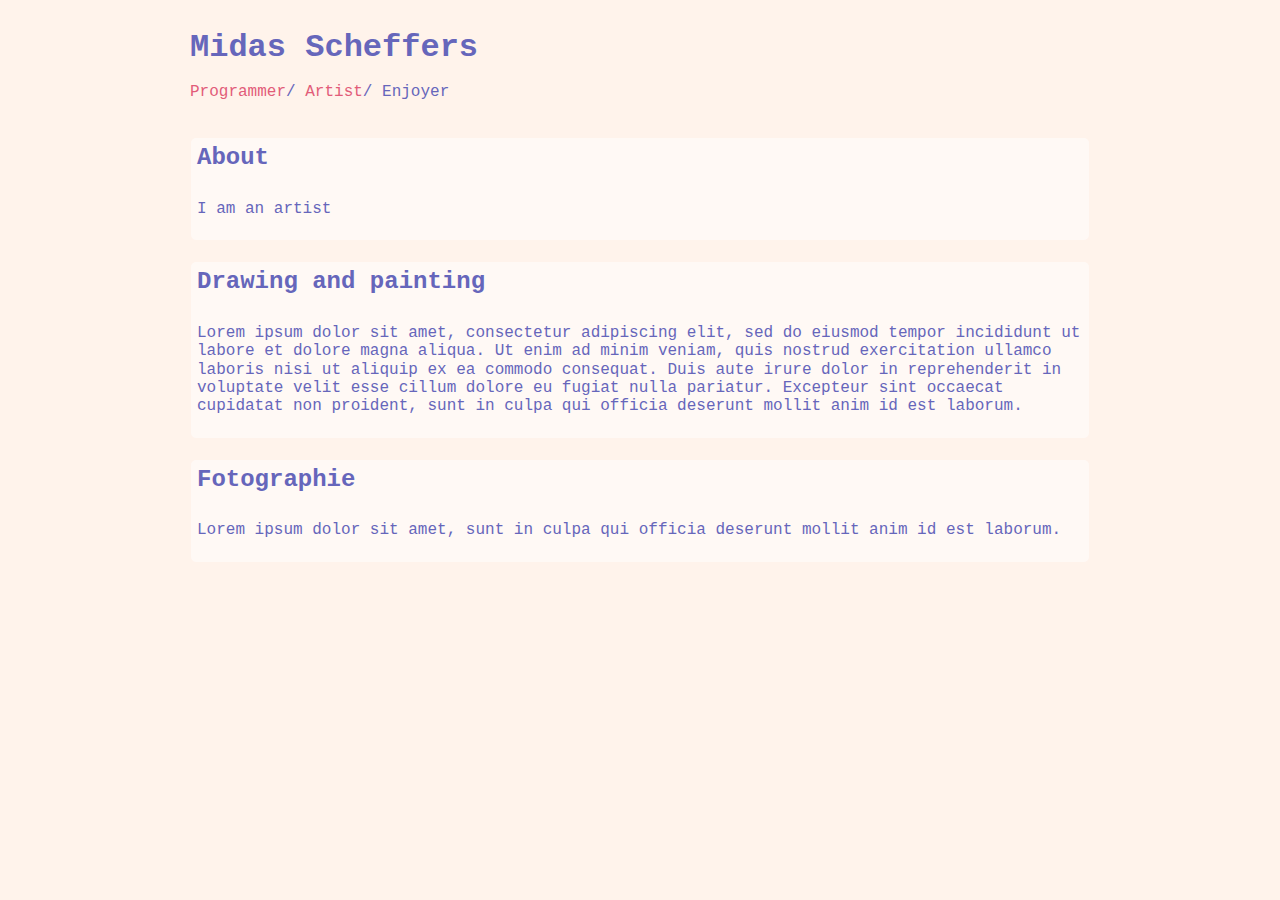
==== art.html @ fac3b4a9 "first comit" ====
<!DOCTYPE html>
<html lang="en">
<head>
    <meta charset="UTF-8">
    <meta http-equiv="X-UA-Compatible" content="IE=edge">
    <meta name="viewport" content="width=device-width, initial-scale=1.0">
    <link rel="stylesheet" href="style/normalize.css">
    <link rel="stylesheet" href="style/main.css">
    <link rel="shortcut icon" type="image/jpg" href="favicon-32x32.png">
    
    <style>
        @import url('https://fonts.googleapis.com/css2?family=BioRhyme:wght@200&family=Gideon+Roman&family=Roboto+Slab:wght@100&display=swap');
    </style> 
    <title>Art - Midas Scheffers</title>
</head>
<body>
    <div class="wrapper">
        <header>
            <h1><a href="index.html">Midas Scheffers</a></h1>
            <p><a href="programming.html">Programmer</a>/ <a href="art.html">Artist</a>/ Enjoyer</p>
        </header>
        <section>
            <article>
                <h2>About</h2>
                <p>I am an artist</p>
            </article>
            <article>
                <h2>Drawing and painting</h2>
                <p>
                    Lorem ipsum dolor sit amet, consectetur adipiscing elit, sed do eiusmod tempor incididunt ut labore et dolore magna aliqua. Ut enim ad minim veniam, quis nostrud exercitation ullamco laboris nisi ut aliquip ex ea commodo consequat. Duis aute irure dolor in reprehenderit in voluptate velit esse cillum dolore eu fugiat nulla pariatur. Excepteur sint occaecat cupidatat non proident, sunt in culpa qui officia deserunt mollit anim id est laborum.
                </p>
            </article>
            <article>
                <h2>Fotographie</h2>
                <p>
                    Lorem ipsum dolor sit amet, sunt in culpa qui officia deserunt mollit anim id est laborum.
                </p>
            </article>
        </section>
    </div>
</body>
</html>
---- style/main.css ----
:root{
    --light: #fff3eb;
    --lighter: #fff9f5;
    --middle: #e25c79;
    --dark: #aaaaff;
    --darker: #66b;
}



body{
    font-family: 'Courier New', Courier, monospace;
    overflow-x: hidden;
    background-color: var(--light);
    color: var(--darker);
    padding: 0px;
    margin: 0px;
    display: flex;
    /* flex-direction: column; */
    justify-content: center;
}

.wrapper{
    width: min(75vw, 900px);
    padding: 30px;
    background-color: var(--light);
    display: flex;
    flex-direction: column;
    justify-content: center;
    /* background-color: #aaa; */
}

h1{
    margin: 0px;
}

h1 a{
    color: var(--darker);
}

h2{
    margin: 0px;
}

a{
    color: var(--middle);
    text-decoration: none;
}

article{
    margin-top: 20px;
    background-color: var(--lighter);
    border-color: var(--light);
    border-style: solid;
    border-width: 1px;
    border-radius: 6px;
}

article h2{
    background-color: var(--lighter);
    border-radius: 6px;
    padding: 6px;
}

article p{
    padding: 6px;
}

#age{
    color: var(--middle);
}


header.landing_head {
    display: flex;
    flex-direction: column;
    justify-content: center;
    padding-left: 10%;
    width: 100vw;
    height: 100vh;
    background: var(--dark);
    background: linear-gradient(45deg, var(--middle) 0%, var(--dark) 100%);
    color: var(--light);
    font-family: 'BioRhyme', serif;
}

header.landing_head h1{
    font-size: 400%;
    font-style: italic;
    text-decoration: underline;
}

header.landing_head p{
    font-size: 150%;
    font-style: bold;
    text-decoration: underline;
}

header.landing_head a{
    color: var(--light);
}

@media only screen and (max-width: 1200px) {
    body{
        display: flex;
        flex-direction: column;

    }

    header.landing_head {
        display: flex;
        align-items: center;
        justify-content: center;
        word-spacing: 30000px;
        
    }
  }
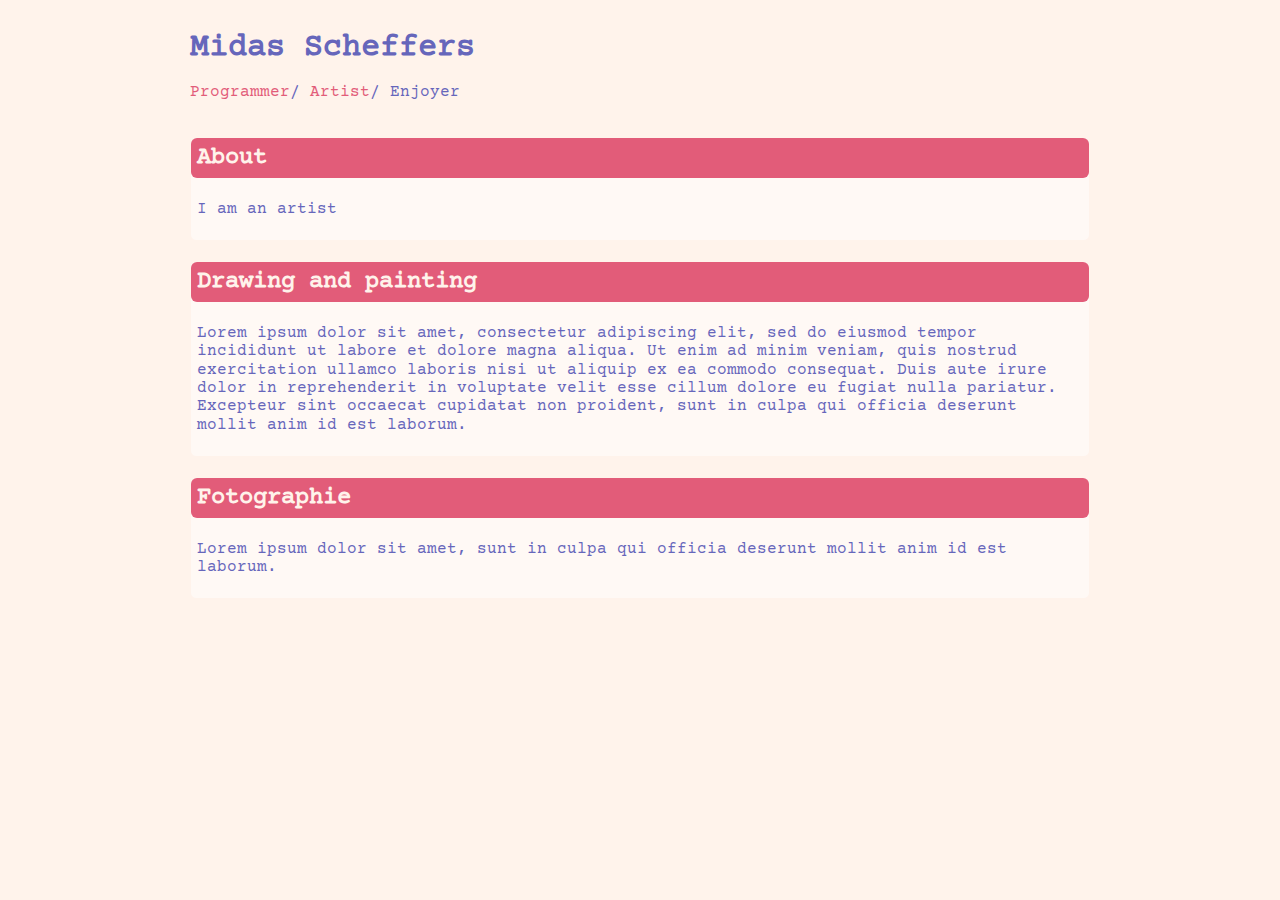
==== commit eed7e323: "[fix] fonts not displaying in chrome" ====
--- a/art.html
+++ b/art.html
@@ -8,9 +8,6 @@
     <link rel="stylesheet" href="style/main.css">
     <link rel="shortcut icon" type="image/jpg" href="favicon-32x32.png">
     
-    <style>
-        @import url('https://fonts.googleapis.com/css2?family=BioRhyme:wght@200&family=Gideon+Roman&family=Roboto+Slab:wght@100&display=swap');
-    </style> 
     <title>Art - Midas Scheffers</title>
 </head>
 <body>
--- a/style/main.css
+++ b/style/main.css
@@ -8,9 +8,25 @@
 }
 
 
+@font-face {
+    font-family: 'BioRhyme';
+    font-style: normal;
+    font-weight: 200;
+    src: url(../fonts/biorhyme.woff2) format('woff2');
+  }
+
+  @font-face {
+    font-family: 'Courier P';
+    font-style: normal;
+    font-weight: 200;
+    src: url(../fonts/courier_prime.woff2) format('woff2');
+  }
+
+
 
 body{
-    font-family: 'Courier New', Courier, monospace;
+    font-family: 'Courier P', 'Segoe UI', Tahoma, Verdana, sans-serif;
+    /* font: optional; */
     overflow-x: hidden;
     background-color: var(--light);
     color: var(--darker);
@@ -58,7 +74,8 @@
 }
 
 article h2{
-    background-color: var(--lighter);
+    background-color: var(--middle);
+    color: var(--light);
     border-radius: 6px;
     padding: 6px;
 }
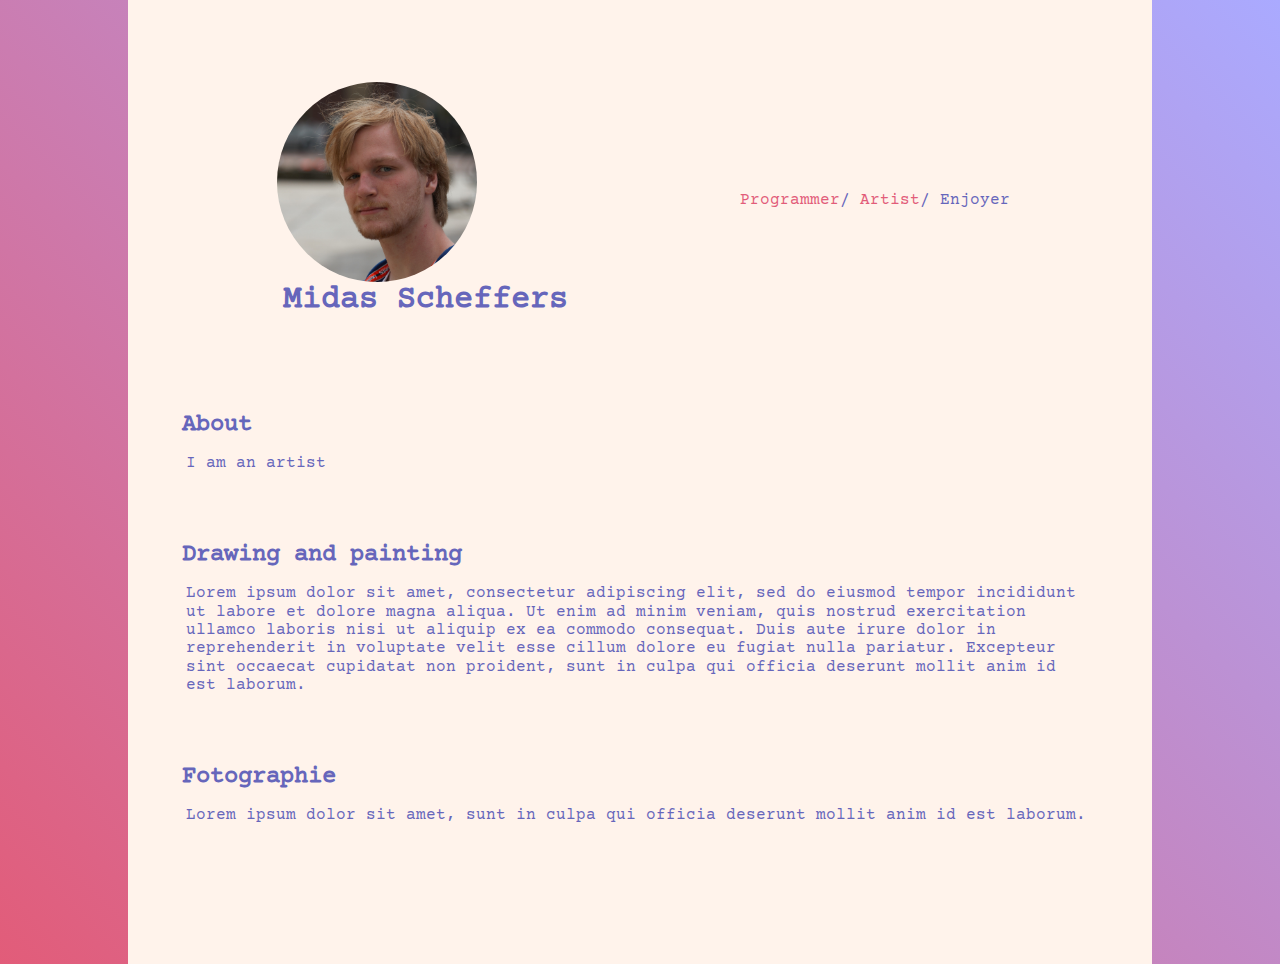
==== commit 3387564a: "[Change] headshot" ====
--- a/art.html
+++ b/art.html
@@ -13,7 +13,7 @@
 <body>
     <div class="wrapper">
         <header>
-            <h1><a href="index.html">Midas Scheffers</a></h1>
+            <h1><img src="images/headshot_2.jpg" alt="headshot" id="headshot_inline"><a href="index.html">Midas Scheffers</a></h1>
             <p><a href="programming.html">Programmer</a>/ <a href="art.html">Artist</a>/ Enjoyer</p>
         </header>
         <section>
--- a/style/main.css
+++ b/style/main.css
@@ -5,6 +5,8 @@
     --middle: #e25c79;
     --dark: #aaaaff;
     --darker: #66b;
+
+    --break-point: 60em;
 }
 
 
@@ -13,38 +15,74 @@
     font-style: normal;
     font-weight: 200;
     src: url(../fonts/biorhyme.woff2) format('woff2');
-  }
-
-  @font-face {
+}
+
+@font-face {
     font-family: 'Courier P';
     font-style: normal;
     font-weight: 200;
     src: url(../fonts/courier_prime.woff2) format('woff2');
-  }
-
-
+}
+
+
+@keyframes fadeIn {
+    0% {opacity:0; margin-left: -1vw;}
+    100% {opacity:1; margin-left: 0px;}
+}
+
+
+/* styling */
 
 body{
     font-family: 'Courier P', 'Segoe UI', Tahoma, Verdana, sans-serif;
-    /* font: optional; */
+    background-color: var(--light);
+    color: var(--darker);
     overflow-x: hidden;
-    background-color: var(--light);
-    color: var(--darker);
     padding: 0px;
     margin: 0px;
-    display: flex;
-    /* flex-direction: column; */
-    justify-content: center;
-}
-
-.wrapper{
-    width: min(75vw, 900px);
-    padding: 30px;
+    background: var(--dark);
+    background: linear-gradient(45deg, var(--middle) 0%, var(--dark) 100%);
+}
+
+@media (min-width: 60rem){
+    body{
+        display: flex;
+        justify-content: center;
+    }
+}
+
+.wrapper_head{
+    max-width: 60em;
+    padding: 2em;
     background-color: var(--light);
     display: flex;
     flex-direction: column;
     justify-content: center;
+    background-color: var(--light);
     /* background-color: #aaa; */
+}
+
+@media (min-width: 60em){
+    .wrapper_head{
+        width: min(40vw, 60em);
+    }
+}
+
+.wrapper{
+    max-width: 60em;
+    padding: 2em;
+    min-height: 100%;
+    min-height: 100vh;
+    display: flex;
+    flex-direction: column;
+    background-color: var(--light);
+    /* background-color: #aaa; */
+}
+
+@media (min-width: 60em){
+    .wrapper{
+        max-width: 60em;
+    }
 }
 
 h1{
@@ -64,25 +102,67 @@
     text-decoration: none;
 }
 
+
 article{
     margin-top: 20px;
-    background-color: var(--lighter);
-    border-color: var(--light);
-    border-style: solid;
+    /* background-color: var(--lighter);
+    border-color: var(--light); */
+    /* border-style: solid;
     border-width: 1px;
-    border-radius: 6px;
-}
+    border-radius: 6px; */
+    padding: 1em;
+}
+
+#headshot {
+    border-radius: 100%;
+    width: 40%;
+}
+
+#headshot_inline{
+    border-radius: 100%;
+    width: 200px;
+}
+
+
+header:not([class]){
+    display: flex;
+    align-items: center;
+    flex-wrap: wrap;
+    justify-content: space-around;
+    margin: 30px;
+    text-align: center;
+}
+
+header:not([class]) > *{
+    flex: 0 1 33%;
+}
+
+header:not([class]) > h1{
+    margin: 20px;
+}
+
 
 article h2{
-    background-color: var(--middle);
-    color: var(--light);
+    /* background-color: var(--middle);
+    color: var(--light); */
     border-radius: 6px;
     padding: 6px;
 }
 
 article p{
-    padding: 6px;
-}
+    margin: 10px;
+}
+
+article p img{
+    float: left;
+    margin: 10px;
+}
+
+img{
+    display: block;
+    max-width: 100%;
+}
+
 
 #age{
     color: var(--middle);
@@ -90,26 +170,28 @@
 
 
 header.landing_head {
+    font-family: 'BioRhyme', serif;
     display: flex;
     flex-direction: column;
     justify-content: center;
-    padding-left: 10%;
     width: 100vw;
     height: 100vh;
-    background: var(--dark);
-    background: linear-gradient(45deg, var(--middle) 0%, var(--dark) 100%);
+    
     color: var(--light);
-    font-family: 'BioRhyme', serif;
 }
 
 header.landing_head h1{
-    font-size: 400%;
+    animation: fadeIn linear 1s;
+    font-size: clamp(3rem, 1rem + 10vw ,7rem);
     font-style: italic;
     text-decoration: underline;
+    padding-left: 10%;
 }
 
 header.landing_head p{
-    font-size: 150%;
+    animation: fadeIn linear 1s;
+    font-size: clamp(1rem, 0.5rem + 5vw ,3rem);
+    padding-left: 10%;
     font-style: bold;
     text-decoration: underline;
 }
@@ -118,18 +200,10 @@
     color: var(--light);
 }
 
-@media only screen and (max-width: 1200px) {
-    body{
-        display: flex;
-        flex-direction: column;
-
-    }
-
-    header.landing_head {
-        display: flex;
-        align-items: center;
-        justify-content: center;
-        word-spacing: 30000px;
-        
-    }
-  }
+middle h2{
+    margin-top: 10px;
+}
+
+
+
+  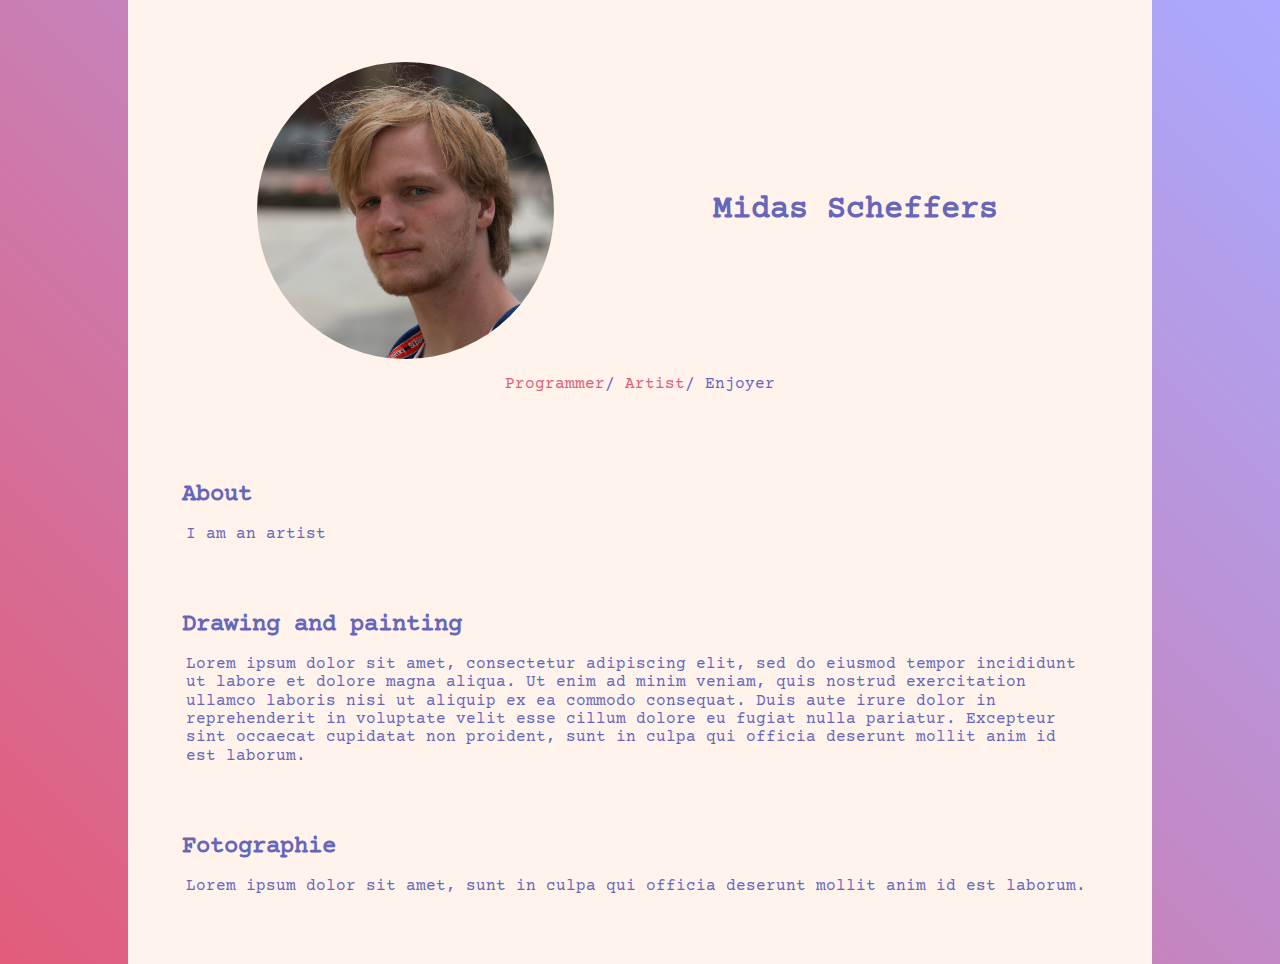
==== commit d791ddd7: "do it" ====
--- a/art.html
+++ b/art.html
@@ -13,7 +13,8 @@
 <body>
     <div class="wrapper">
         <header>
-            <h1><img src="images/headshot_2.jpg" alt="headshot" id="headshot_inline"><a href="index.html">Midas Scheffers</a></h1>
+            <img src="images/headshot_2.jpg" alt="headshot" id="headshot_inline">
+            <h1><a href="index.html">Midas Scheffers</a></h1>
             <p><a href="programming.html">Programmer</a>/ <a href="art.html">Artist</a>/ Enjoyer</p>
         </header>
         <section>
--- a/style/main.css
+++ b/style/main.css
@@ -33,6 +33,8 @@
 
 /* styling */
 
+
+
 body{
     font-family: 'Courier P', 'Segoe UI', Tahoma, Verdana, sans-serif;
     background-color: var(--light);
@@ -49,6 +51,10 @@
         display: flex;
         justify-content: center;
     }
+}
+
+.gradient{
+    background: var(--dark);
 }
 
 .wrapper_head{
@@ -113,6 +119,7 @@
     padding: 1em;
 }
 
+
 #headshot {
     border-radius: 100%;
     width: 40%;
@@ -204,6 +211,8 @@
     margin-top: 10px;
 }
 
-
-
-  +.clearfix:after {
+    content: "";
+    clear: both;
+    display: table;
+  }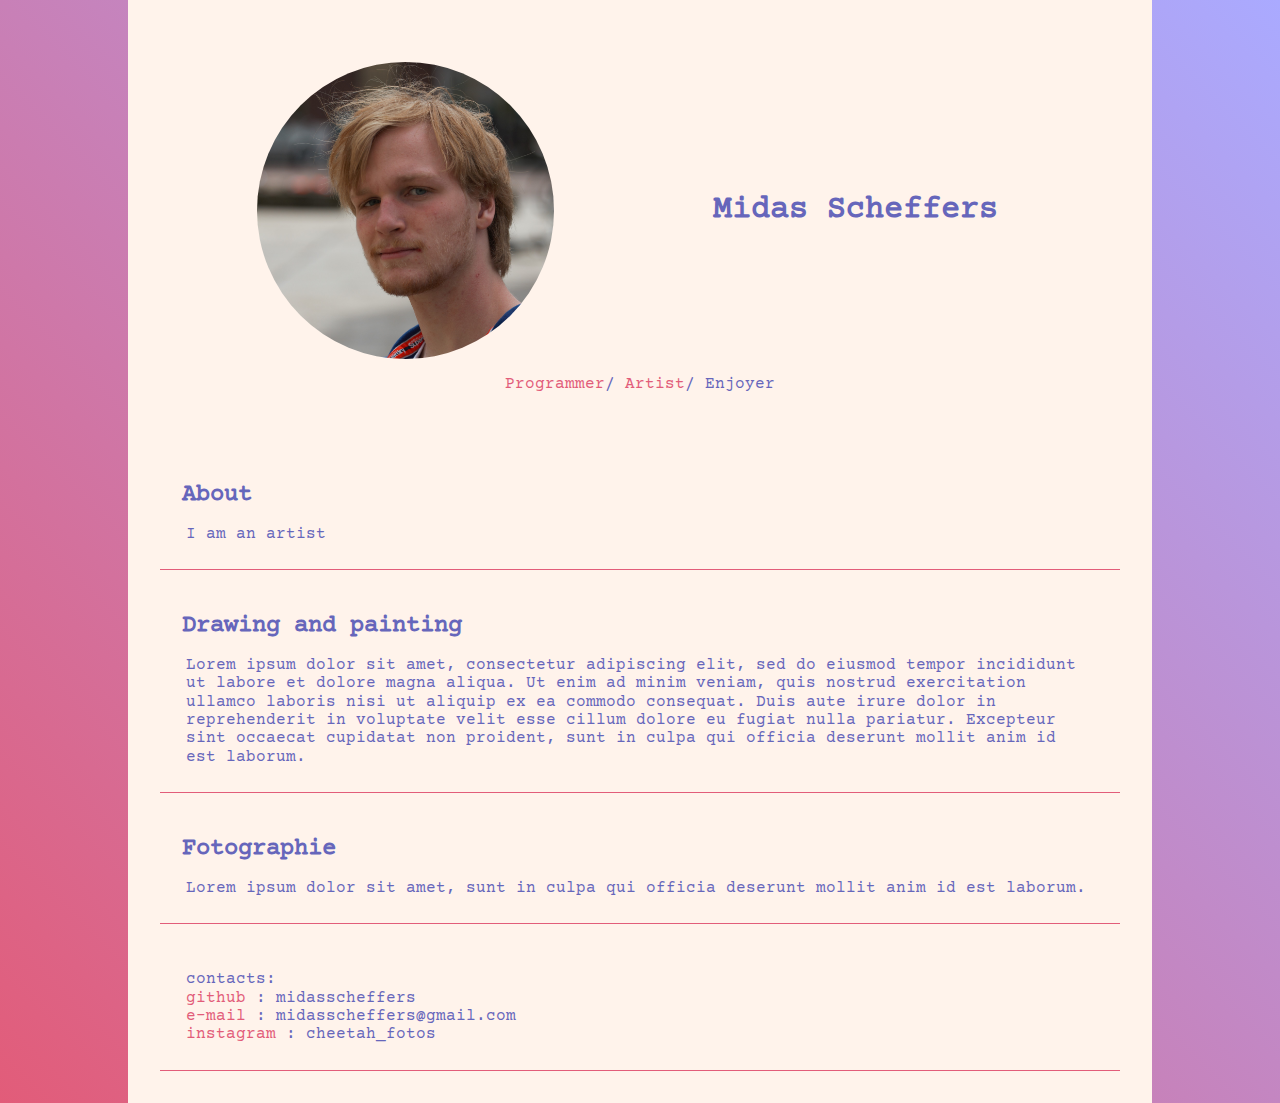
==== commit 7b14bcc1: "[add] content to populate site" ====
--- a/art.html
+++ b/art.html
@@ -35,6 +35,14 @@
                 </p>
             </article>
         </section>
+        <article>
+            <p>
+                  contacts: <br>
+                  <a href="https://www.github.com/midasscheffers">github</a> : midasscheffers<br> 
+                  <a href="mailto:midasscheffers@gmail.com">e-mail</a> : midasscheffers@gmail.com <br>
+                  <a href="https://instagram.com/cheetah_fotos">instagram</a> : cheetah_fotos
+            </p>
+        </article>
     </div>
 </body>
 </html>--- a/style/main.css
+++ b/style/main.css
@@ -46,10 +46,23 @@
     background: linear-gradient(45deg, var(--middle) 0%, var(--dark) 100%);
 }
 
+#down_arrow{
+    position: absolute;
+    /* margin: 50% auto; */
+    top:0px; left:0px;
+    width: 10vw;
+    transform: translate(50vw, 90vh);
+    mix-blend-mode:color-dodge;
+}
+
 @media (min-width: 60rem){
     body{
         display: flex;
         justify-content: center;
+    }
+
+    #down_arrow{
+        display: none;
     }
 }
 
@@ -117,6 +130,9 @@
     border-width: 1px;
     border-radius: 6px; */
     padding: 1em;
+    border-style: none none solid none;
+    border-bottom-color: var(--middle);
+    border-bottom-width: 1px;
 }
 
 
@@ -215,4 +231,15 @@
     content: "";
     clear: both;
     display: table;
-  }+  }
+
+body::-webkit-scrollbar {
+    display: none;
+}
+  
+  /* Hide scrollbar for IE, Edge and Firefox */
+body {
+    -ms-overflow-style: none;  /* IE and Edge */
+    scrollbar-width: none;  /* Firefox */
+}
+
